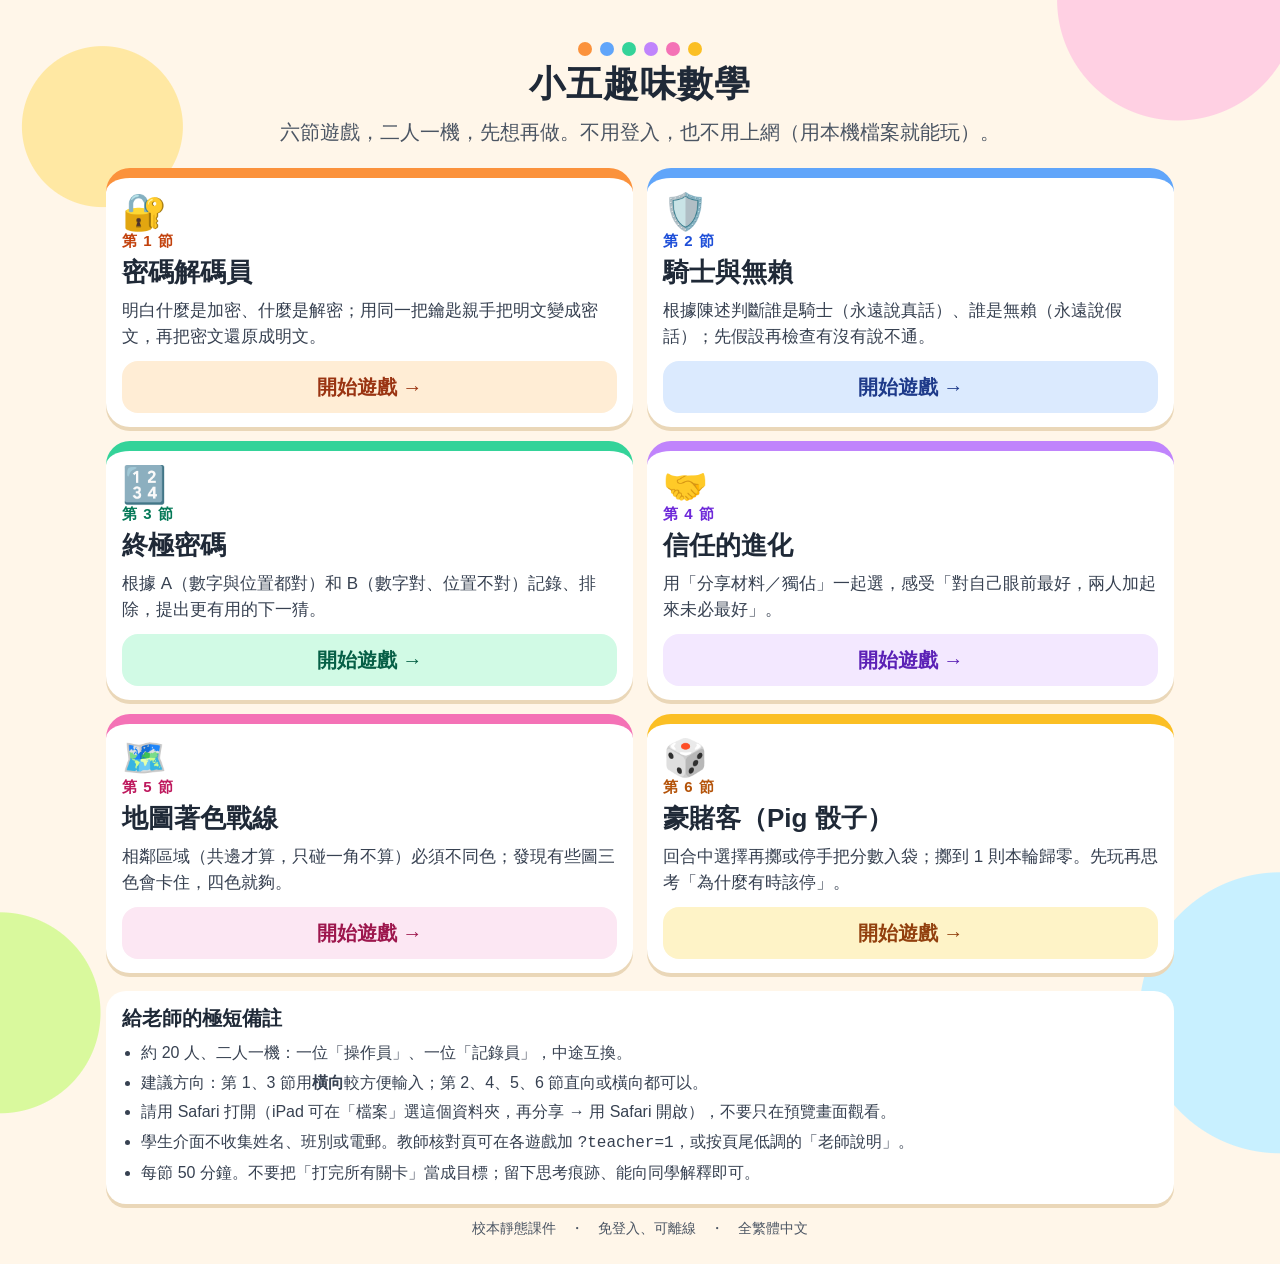
==== index.html @ e200f6ba "Publish the static p5 fun math site. Co-authored-by: matthewlee905 <matthewlee905@users.noreply.gith" ====
<!DOCTYPE html>
<html lang="zh-Hant-HK">
<head>
<meta charset="utf-8">
<meta name="viewport" content="width=device-width, initial-scale=1, viewport-fit=cover">
<meta name="apple-mobile-web-app-capable" content="yes">
<meta name="format-detection" content="telephone=no">
<title>小五趣味數學｜六節總覽</title>
<link rel="stylesheet" href="css/common.css">
<style>
body{background:
  radial-gradient(circle at 8% 10%,#ffe8a3 0 80px,transparent 81px),
  radial-gradient(circle at 92% 0%,#ffd0e3 0 120px,transparent 121px),
  radial-gradient(circle at 100% 80%,#c8f0ff 0 140px,transparent 141px),
  radial-gradient(circle at 0% 80%,#d9f99d 0 100px,transparent 101px),
  var(--bg)}
.hero{text-align:center;padding:18px 8px 8px}
.hero h1{margin:0;font-size:36px;letter-spacing:1px}
.hero p{margin:8px auto 0;max-width:720px;font-size:20px;line-height:1.55;color:var(--muted)}
.dots{display:flex;gap:8px;justify-content:center;margin:12px 0 4px}
.dots i{width:14px;height:14px;border-radius:50%;display:block}
.grid{display:grid;grid-template-columns:repeat(2,minmax(0,1fr));gap:14px;margin-top:12px}
@media (max-width:720px){.grid{grid-template-columns:1fr}.hero h1{font-size:30px}}
.gc{display:flex;flex-direction:column;background:#fff;border-radius:24px;padding:16px 16px 14px;box-shadow:var(--shadow);border-top:10px solid #fb923c;min-height:230px;text-decoration:none;color:inherit}
.gc:active{transform:translateY(2px)}
.gc .num{font-weight:900;font-size:15px;letter-spacing:1px}
.gc h2{margin:4px 0 8px;font-size:26px}
.gc .goal{flex:1;font-size:17px;line-height:1.5;color:#374151;margin:0 0 12px}
.gc .go{min-height:52px;border-radius:16px;font-size:20px;font-weight:800;display:flex;align-items:center;justify-content:center;background:#fff7ed}
.gc.s1{border-color:#fb923c}.gc.s1 .num{color:#c2410c}.gc.s1 .go{background:#ffedd5;color:#9a3412}
.gc.s2{border-color:#60a5fa}.gc.s2 .num{color:#1d4ed8}.gc.s2 .go{background:#dbeafe;color:#1e3a8a}
.gc.s3{border-color:#34d399}.gc.s3 .num{color:#047857}.gc.s3 .go{background:#d1fae5;color:#065f46}
.gc.s4{border-color:#c084fc}.gc.s4 .num{color:#6d28d9}.gc.s4 .go{background:#f3e8ff;color:#5b21b6}
.gc.s5{border-color:#f472b6}.gc.s5 .num{color:#be185d}.gc.s5 .go{background:#fce7f3;color:#9d174d}
.gc.s6{border-color:#fbbf24}.gc.s6 .num{color:#b45309}.gc.s6 .go{background:#fef3c7;color:#92400e}
.ico{font-size:36px;line-height:1;margin-bottom:2px}
.notes{margin-top:18px;background:#fff;border-radius:20px;padding:14px 16px;box-shadow:var(--shadow)}
.notes h2{margin:0 0 8px;font-size:20px}
.notes ul{margin:0;padding-left:1.2em;font-size:16px;line-height:1.6;color:#374151}
.notes li{margin:4px 0}
</style>
</head>
<body>
<noscript><div class="noscript">請用 Safari 打開這個檔案（不要只在對話預覽裡觀看）。本網站需要瀏覽器執行，才能進入遊戲。</div></noscript>
<div class="app">
  <header class="hero">
    <div class="dots">
      <i style="background:#fb923c"></i><i style="background:#60a5fa"></i><i style="background:#34d399"></i>
      <i style="background:#c084fc"></i><i style="background:#f472b6"></i><i style="background:#fbbf24"></i>
    </div>
    <h1>小五趣味數學</h1>
    <p>六節遊戲，二人一機，先想再做。不用登入，也不用上網（用本機檔案就能玩）。</p>
  </header>

  <div class="grid">
    <a class="gc s1" href="01-cipher/index.html">
      <div class="ico" aria-hidden="true">🔐</div>
      <div class="num">第 1 節</div>
      <h2>密碼解碼員</h2>
      <p class="goal">明白什麼是加密、什麼是解密；用同一把鑰匙親手把明文變成密文，再把密文還原成明文。</p>
      <div class="go">開始遊戲 →</div>
    </a>
    <a class="gc s2" href="02-knights/index.html">
      <div class="ico" aria-hidden="true">🛡️</div>
      <div class="num">第 2 節</div>
      <h2>騎士與無賴</h2>
      <p class="goal">根據陳述判斷誰是騎士（永遠說真話）、誰是無賴（永遠說假話）；先假設再檢查有沒有說不通。</p>
      <div class="go">開始遊戲 →</div>
    </a>
    <a class="gc s3" href="03-1a2b/index.html">
      <div class="ico" aria-hidden="true">🔢</div>
      <div class="num">第 3 節</div>
      <h2>終極密碼</h2>
      <p class="goal">根據 A（數字與位置都對）和 B（數字對、位置不對）記錄、排除，提出更有用的下一猜。</p>
      <div class="go">開始遊戲 →</div>
    </a>
    <a class="gc s4" href="04-trust/index.html">
      <div class="ico" aria-hidden="true">🤝</div>
      <div class="num">第 4 節</div>
      <h2>信任的進化</h2>
      <p class="goal">用「分享材料／獨佔」一起選，感受「對自己眼前最好，兩人加起來未必最好」。</p>
      <div class="go">開始遊戲 →</div>
    </a>
    <a class="gc s5" href="05-map-coloring/index.html">
      <div class="ico" aria-hidden="true">🗺️</div>
      <div class="num">第 5 節</div>
      <h2>地圖著色戰線</h2>
      <p class="goal">相鄰區域（共邊才算，只碰一角不算）必須不同色；發現有些圖三色會卡住，四色就夠。</p>
      <div class="go">開始遊戲 →</div>
    </a>
    <a class="gc s6" href="06-pig/index.html">
      <div class="ico" aria-hidden="true">🎲</div>
      <div class="num">第 6 節</div>
      <h2>豪賭客（Pig 骰子）</h2>
      <p class="goal">回合中選擇再擲或停手把分數入袋；擲到 1 則本輪歸零。先玩再思考「為什麼有時該停」。</p>
      <div class="go">開始遊戲 →</div>
    </a>
  </div>

  <section class="notes" id="teacherNotes">
    <h2>給老師的極短備註</h2>
    <ul>
      <li>約 20 人、二人一機：一位「操作員」、一位「記錄員」，中途互換。</li>
      <li>建議方向：第 1、3 節用<strong>橫向</strong>較方便輸入；第 2、4、5、6 節直向或橫向都可以。</li>
      <li>請用 Safari 打開（iPad 可在「檔案」選這個資料夾，再分享 → 用 Safari 開啟），不要只在預覽畫面觀看。</li>
      <li>學生介面不收集姓名、班別或電郵。教師核對頁可在各遊戲加 <code>?teacher=1</code>，或按頁尾低調的「老師說明」。</li>
      <li>每節 50 分鐘。不要把「打完所有關卡」當成目標；留下思考痕跡、能向同學解釋即可。</li>
    </ul>
  </section>
  <footer class="site">校本靜態課件　・　免登入、可離線　・　全繁體中文</footer>
</div>
</body>
</html>
---- css/common.css ----
/* 校本趣味數學：共用樣式（離線、系統字體、iPad Safari） */
:root{
  --ink:#1f2937;
  --muted:#4b5563;
  --bg:#fff6e9;
  --card:#ffffff;
  --line:#f0e0c4;
  --accent:#ff7a45;
  --blue:#3b82f6;
  --green:#059669;
  --teal:#0d9488;
  --purple:#7c3aed;
  --pink:#db2777;
  --yellow:#f59e0b;
  --soft:#fff1d6;
  --ok:#ecfdf5;
  --warn:#fff1f2;
  --hint:#fffbeb;
  --shadow:0 4px 0 #ead7b8;
  --radius:20px;
  --font:-apple-system,BlinkMacSystemFont,"PingFang TC","Noto Sans TC","PingFang HK","Heiti TC","Microsoft JhengHei",sans-serif;
  --safe-top:env(safe-area-inset-top,0px);
  --safe-bottom:env(safe-area-inset-bottom,0px);
  --safe-left:env(safe-area-inset-left,0px);
  --safe-right:env(safe-area-inset-right,0px);
}
*{box-sizing:border-box;-webkit-tap-highlight-color:transparent}
html,body{margin:0;min-height:100%;background:var(--bg);color:var(--ink);font-family:var(--font);-webkit-text-size-adjust:100%;text-size-adjust:100%}
body{touch-action:manipulation;padding-left:var(--safe-left);padding-right:var(--safe-right)}
button,input,select,textarea{font-family:inherit;font-size:inherit;color:inherit}
button{cursor:pointer;touch-action:manipulation;border:none}
img,svg{max-width:100%;display:block}
a{color:var(--blue)}
.hidden{display:none!important}

.noscript{margin:12px;padding:16px 18px;background:#fff1f2;border:3px solid #fb7185;border-radius:16px;font-size:20px;line-height:1.55}
.app{max-width:1100px;margin:0 auto;padding:12px 16px calc(28px + var(--safe-bottom))}

/* 頂列 */
.topbar{display:flex;align-items:center;gap:10px;flex-wrap:wrap;margin-bottom:8px}
.back{display:inline-flex;align-items:center;justify-content:center;min-height:48px;min-width:48px;padding:8px 16px;border-radius:16px;background:#fff;box-shadow:var(--shadow);font-size:18px;font-weight:700;color:var(--ink);text-decoration:none;border:2px solid var(--line)}
.back:active{transform:translateY(2px);box-shadow:0 2px 0 #ead7b8}
.brand{flex:1;min-width:200px}
.brand h1{margin:0;font-size:28px;letter-spacing:.5px;line-height:1.25}
.brand .lesson{display:inline-block;font-size:15px;font-weight:800;background:#fff;border-radius:999px;padding:4px 12px;margin-right:6px;box-shadow:var(--shadow);color:#c2410c}

/* 任務目的：必須顯眼 */
.mission{background:#fff;border:3px solid #fb923c;border-radius:18px;padding:12px 16px;margin:10px 0 14px;box-shadow:var(--shadow)}
.mission .lab{font-size:14px;font-weight:800;letter-spacing:1px;color:#c2410c;margin:0 0 4px}
.mission p{margin:0;font-size:20px;line-height:1.55;font-weight:650}

/* 面板與按鈕 */
.panel{background:var(--card);border-radius:var(--radius);padding:14px 16px;box-shadow:var(--shadow);margin-bottom:12px}
.panel h2,.panel h3{margin:0 0 10px;font-size:22px}
.msg{font-size:18px;line-height:1.55;padding:10px 12px;border-radius:14px;background:var(--soft);min-height:48px}
.msg.ok{background:var(--ok)}
.msg.warn{background:var(--warn)}
.msg.hint{background:var(--hint)}

.btn{display:inline-flex;align-items:center;justify-content:center;gap:6px;min-height:52px;padding:10px 18px;border-radius:16px;font-size:20px;font-weight:800;background:#e5e7eb;color:var(--ink);box-shadow:0 3px 0 #cfd4da;text-decoration:none;border:none}
.btn:active{transform:translateY(2px);box-shadow:0 1px 0 #cfd4da}
.btn:disabled{opacity:.5;transform:none;cursor:not-allowed}
.btn-primary{background:#fb923c;color:#1f2937;box-shadow:0 3px 0 #c2410c}
.btn-blue{background:#93c5fd;box-shadow:0 3px 0 #1d4ed8}
.btn-green{background:#86efac;box-shadow:0 3px 0 #047857}
.btn-purple{background:#d8b4fe;box-shadow:0 3px 0 #6d28d9}
.btn-pink{background:#f9a8d4;box-shadow:0 3px 0 #be185d}
.btn-yellow{background:#fde047;box-shadow:0 3px 0 #ca8a04}
.btn-teal{background:#5eead4;box-shadow:0 3px 0 #0f766e}
.btn-ghost{background:#fff;border:2px solid var(--line);box-shadow:var(--shadow)}
.btn-row{display:flex;flex-wrap:wrap;gap:10px;margin-top:10px}
.btn-row .btn{flex:1 1 140px}

.levels{display:flex;flex-wrap:wrap;gap:8px;margin:8px 0}
.lv{min-height:48px;padding:8px 16px;border-radius:14px;font-size:18px;font-weight:800;background:#e5e7eb}
.lv.on[data-l=support]{background:#bbf7d0}
.lv.on[data-l=basic]{background:#bfdbfe}
.lv.on[data-l=challenge]{background:#fecaca}

/* 彈窗 */
.overlay{position:fixed;inset:0;background:rgba(31,41,55,.45);display:flex;align-items:center;justify-content:center;z-index:40;padding:16px;padding-top:calc(16px + var(--safe-top))}
.card{background:#fff;border-radius:26px;max-width:640px;width:100%;max-height:92vh;overflow:auto;-webkit-overflow-scrolling:touch;padding:22px;box-shadow:0 12px 32px rgba(0,0,0,.25)}
.card h2{margin:0 0 10px;font-size:28px}
.card p{font-size:19px;line-height:1.6;margin:8px 0}

/* 老師入口要低調 */
.teacher-entry{margin-top:18px;text-align:right}
.tbtn{background:none;border:none;color:#c4b5a0;font-size:14px;padding:10px 8px;min-height:44px}
.teacher{font-size:17px;line-height:1.6}
.teacher h3{font-size:20px;margin:14px 0 4px}
.teacher code{background:#f3f4f6;padding:1px 6px;border-radius:6px}

table.t{border-collapse:collapse;width:100%;font-size:17px;margin:8px 0}
table.t th,table.t td{border:1px solid #e5e7eb;padding:8px;text-align:center}
table.t th{background:#fff7ed}

footer.site{margin-top:16px;color:var(--muted);font-size:14px;text-align:center}

/* 表單 */
label.lab{display:block;font-weight:800;margin:8px 0 4px;font-size:18px}
input[type=text],input[type=number],textarea,select{
  width:100%;min-height:52px;padding:10px 12px;border:3px solid #e7d3ae;border-radius:14px;background:#fff;font-size:22px;font-weight:700
}
textarea{min-height:90px;resize:vertical}
input:focus,textarea:focus,select:focus{outline:3px solid #fdba74;border-color:#fb923c}

.pill{display:inline-flex;align-items:center;gap:4px;background:#fff;border-radius:999px;padding:4px 10px;font-weight:700;font-size:16px}

@media (max-width:700px){
  .brand h1{font-size:24px}
  .mission p{font-size:18px}
}
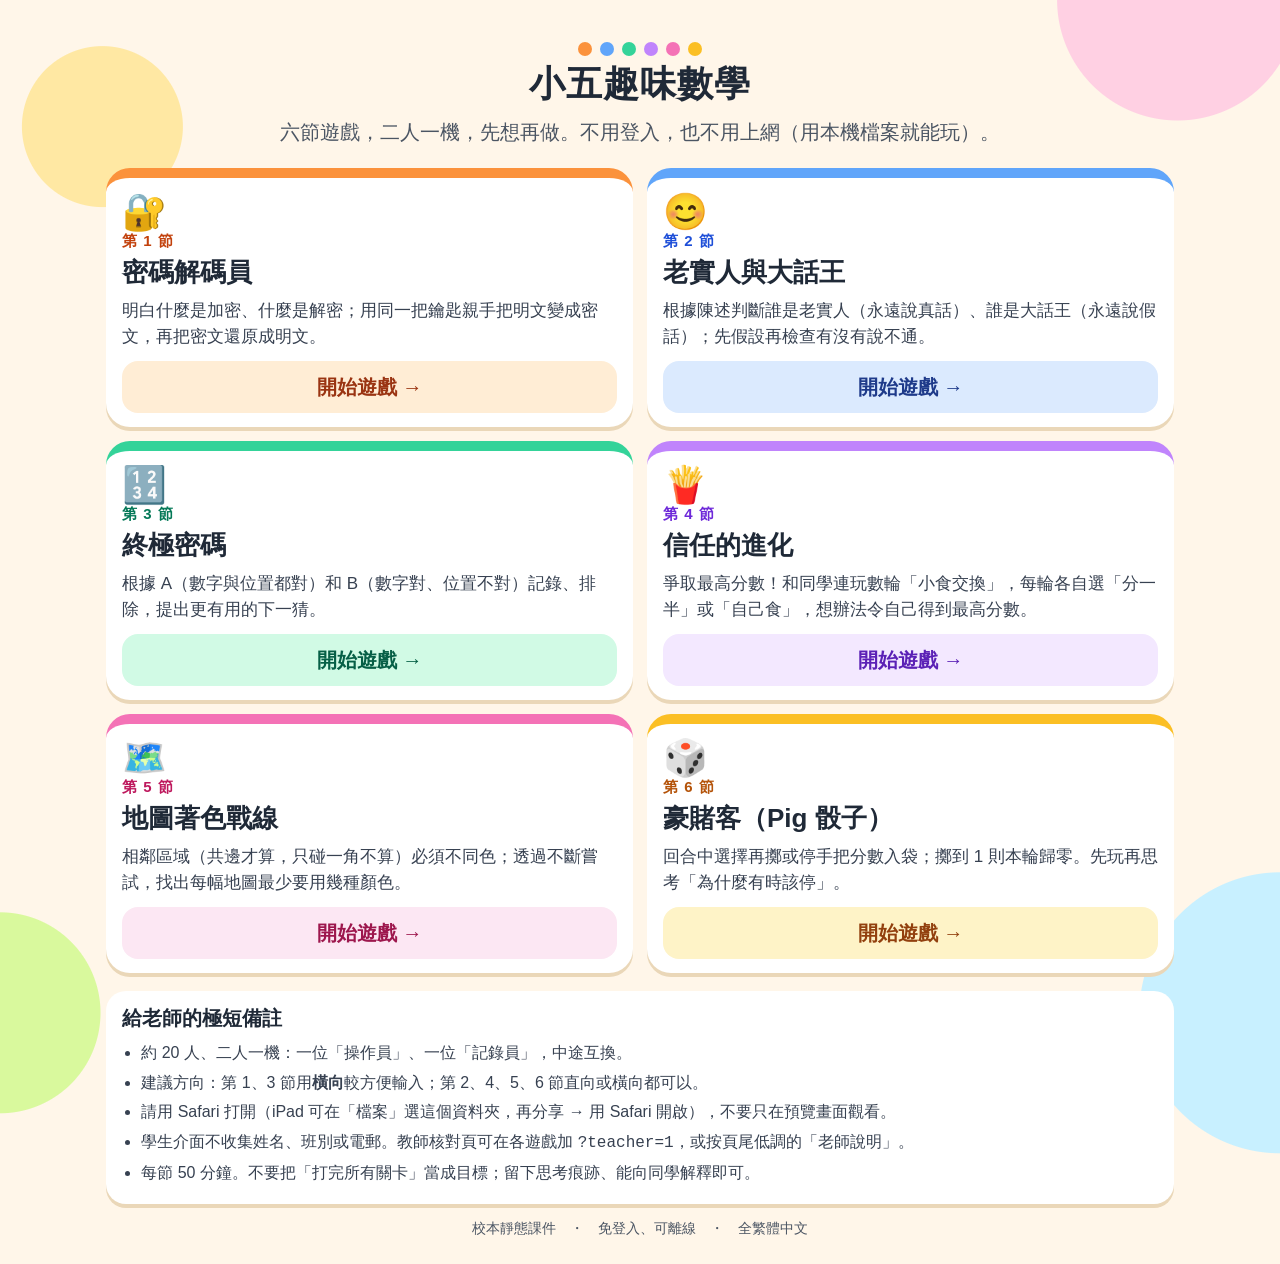
==== commit f38e8f61: "Update P5 fun math site: lesson 2 老實人與大話王, lesson 4 小食交換, new map game, remove 想一想 Co-authored-by: m" ====
--- a/index.html
+++ b/index.html
@@ -61,10 +61,10 @@
       <div class="go">開始遊戲 →</div>
     </a>
     <a class="gc s2" href="02-knights/index.html">
-      <div class="ico" aria-hidden="true">🛡️</div>
+      <div class="ico" aria-hidden="true">😊</div>
       <div class="num">第 2 節</div>
-      <h2>騎士與無賴</h2>
-      <p class="goal">根據陳述判斷誰是騎士（永遠說真話）、誰是無賴（永遠說假話）；先假設再檢查有沒有說不通。</p>
+      <h2>老實人與大話王</h2>
+      <p class="goal">根據陳述判斷誰是老實人（永遠說真話）、誰是大話王（永遠說假話）；先假設再檢查有沒有說不通。</p>
       <div class="go">開始遊戲 →</div>
     </a>
     <a class="gc s3" href="03-1a2b/index.html">
@@ -75,17 +75,17 @@
       <div class="go">開始遊戲 →</div>
     </a>
     <a class="gc s4" href="04-trust/index.html">
-      <div class="ico" aria-hidden="true">🤝</div>
+      <div class="ico" aria-hidden="true">🍟</div>
       <div class="num">第 4 節</div>
       <h2>信任的進化</h2>
-      <p class="goal">用「分享材料／獨佔」一起選，感受「對自己眼前最好，兩人加起來未必最好」。</p>
+      <p class="goal">爭取最高分數！和同學連玩數輪「小食交換」，每輪各自選「分一半」或「自己食」，想辦法令自己得到最高分數。</p>
       <div class="go">開始遊戲 →</div>
     </a>
     <a class="gc s5" href="05-map-coloring/index.html">
       <div class="ico" aria-hidden="true">🗺️</div>
       <div class="num">第 5 節</div>
       <h2>地圖著色戰線</h2>
-      <p class="goal">相鄰區域（共邊才算，只碰一角不算）必須不同色；發現有些圖三色會卡住，四色就夠。</p>
+      <p class="goal">相鄰區域（共邊才算，只碰一角不算）必須不同色；透過不斷嘗試，找出每幅地圖最少要用幾種顏色。</p>
       <div class="go">開始遊戲 →</div>
     </a>
     <a class="gc s6" href="06-pig/index.html">
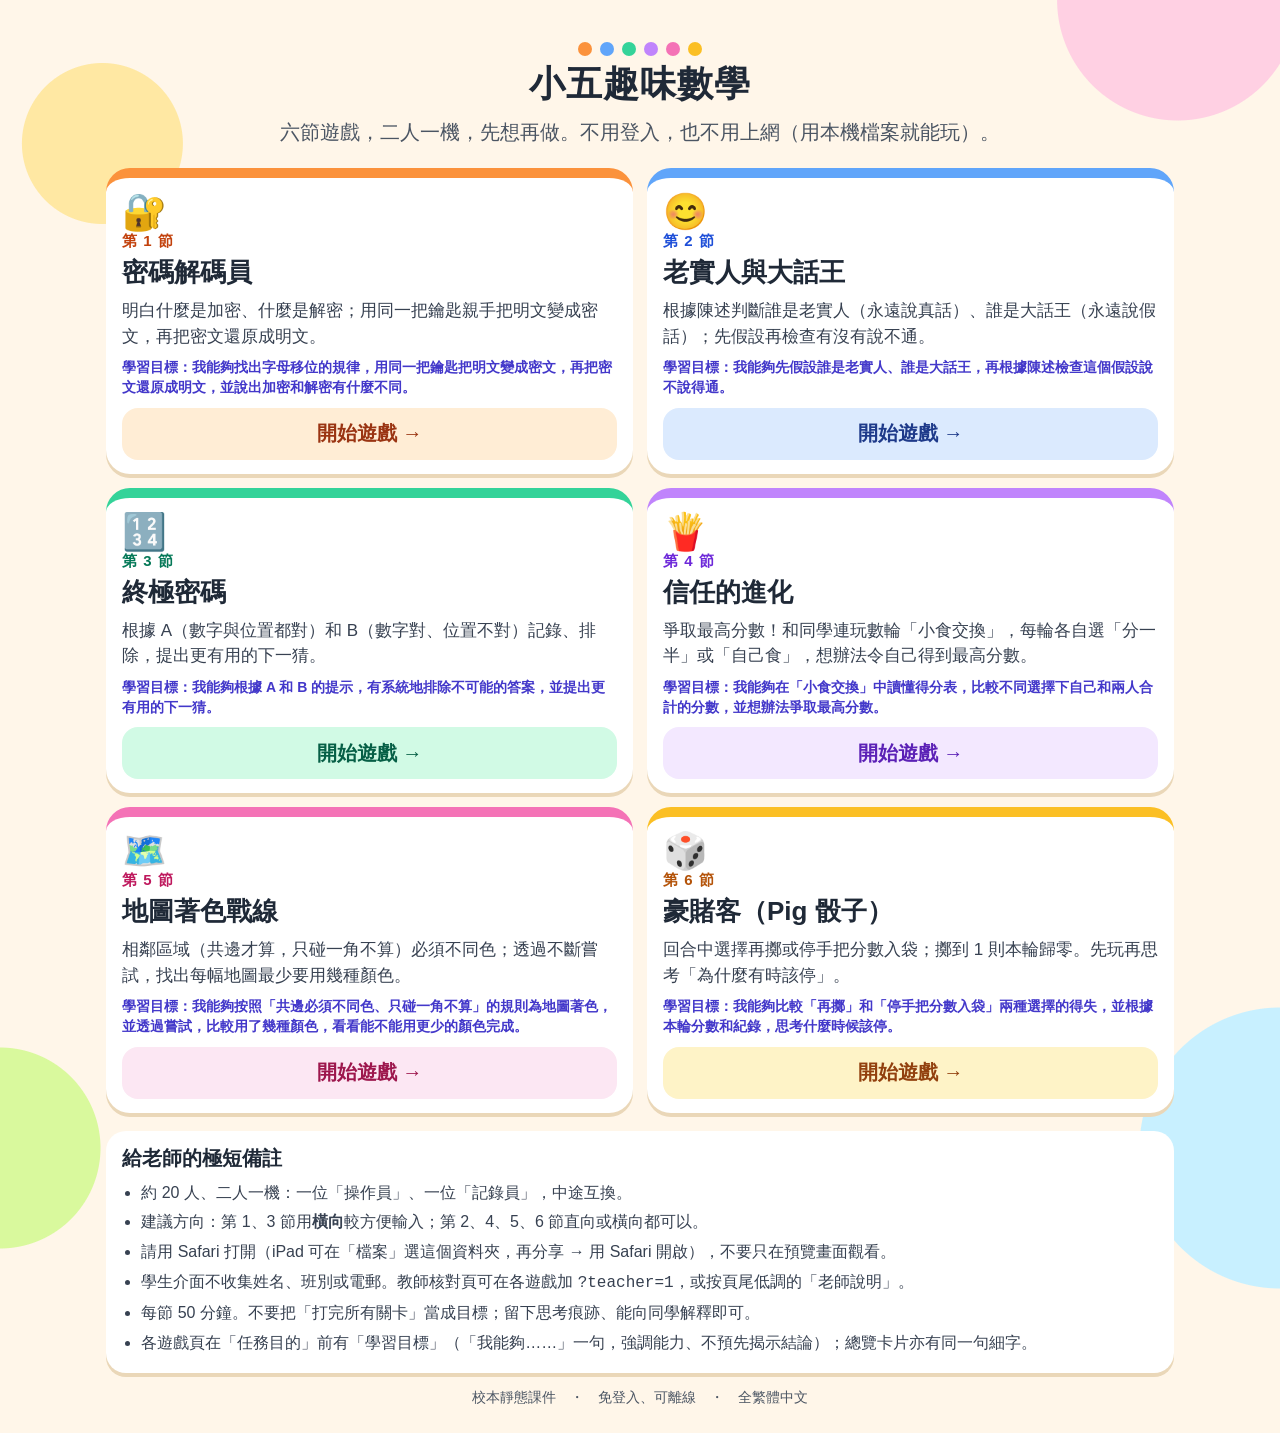
==== commit 0c301cc3: "Add learning objectives to all games; lesson 1 progress display Co-authored-by: matthewlee905 <matth" ====
--- a/index.html
+++ b/index.html
@@ -21,11 +21,13 @@
 .dots i{width:14px;height:14px;border-radius:50%;display:block}
 .grid{display:grid;grid-template-columns:repeat(2,minmax(0,1fr));gap:14px;margin-top:12px}
 @media (max-width:720px){.grid{grid-template-columns:1fr}.hero h1{font-size:30px}}
-.gc{display:flex;flex-direction:column;background:#fff;border-radius:24px;padding:16px 16px 14px;box-shadow:var(--shadow);border-top:10px solid #fb923c;min-height:230px;text-decoration:none;color:inherit}
+.gc{display:flex;flex-direction:column;background:#fff;border-radius:24px;padding:16px 16px 14px;box-shadow:var(--shadow);border-top:10px solid #fb923c;min-height:0;text-decoration:none;color:inherit}
 .gc:active{transform:translateY(2px)}
 .gc .num{font-weight:900;font-size:15px;letter-spacing:1px}
 .gc h2{margin:4px 0 8px;font-size:26px}
-.gc .goal{flex:1;font-size:17px;line-height:1.5;color:#374151;margin:0 0 12px}
+.gc .goal{flex:1;font-size:17px;line-height:1.5;color:#374151;margin:0 0 8px}
+.gc .obj{margin:0 0 10px;font-size:14px;line-height:1.45;color:#4338ca;font-weight:600}
+.gc .obj .k{font-weight:800}
 .gc .go{min-height:52px;border-radius:16px;font-size:20px;font-weight:800;display:flex;align-items:center;justify-content:center;background:#fff7ed}
 .gc.s1{border-color:#fb923c}.gc.s1 .num{color:#c2410c}.gc.s1 .go{background:#ffedd5;color:#9a3412}
 .gc.s2{border-color:#60a5fa}.gc.s2 .num{color:#1d4ed8}.gc.s2 .go{background:#dbeafe;color:#1e3a8a}
@@ -58,6 +60,7 @@
       <div class="num">第 1 節</div>
       <h2>密碼解碼員</h2>
       <p class="goal">明白什麼是加密、什麼是解密；用同一把鑰匙親手把明文變成密文，再把密文還原成明文。</p>
+      <p class="obj"><span class="k">學習目標：</span>我能夠找出字母移位的規律，用同一把鑰匙把明文變成密文，再把密文還原成明文，並說出加密和解密有什麼不同。</p>
       <div class="go">開始遊戲 →</div>
     </a>
     <a class="gc s2" href="02-knights/index.html">
@@ -65,6 +68,7 @@
       <div class="num">第 2 節</div>
       <h2>老實人與大話王</h2>
       <p class="goal">根據陳述判斷誰是老實人（永遠說真話）、誰是大話王（永遠說假話）；先假設再檢查有沒有說不通。</p>
+      <p class="obj"><span class="k">學習目標：</span>我能夠先假設誰是老實人、誰是大話王，再根據陳述檢查這個假設說不說得通。</p>
       <div class="go">開始遊戲 →</div>
     </a>
     <a class="gc s3" href="03-1a2b/index.html">
@@ -72,6 +76,7 @@
       <div class="num">第 3 節</div>
       <h2>終極密碼</h2>
       <p class="goal">根據 A（數字與位置都對）和 B（數字對、位置不對）記錄、排除，提出更有用的下一猜。</p>
+      <p class="obj"><span class="k">學習目標：</span>我能夠根據 A 和 B 的提示，有系統地排除不可能的答案，並提出更有用的下一猜。</p>
       <div class="go">開始遊戲 →</div>
     </a>
     <a class="gc s4" href="04-trust/index.html">
@@ -79,6 +84,7 @@
       <div class="num">第 4 節</div>
       <h2>信任的進化</h2>
       <p class="goal">爭取最高分數！和同學連玩數輪「小食交換」，每輪各自選「分一半」或「自己食」，想辦法令自己得到最高分數。</p>
+      <p class="obj"><span class="k">學習目標：</span>我能夠在「小食交換」中讀懂得分表，比較不同選擇下自己和兩人合計的分數，並想辦法爭取最高分數。</p>
       <div class="go">開始遊戲 →</div>
     </a>
     <a class="gc s5" href="05-map-coloring/index.html">
@@ -86,6 +92,7 @@
       <div class="num">第 5 節</div>
       <h2>地圖著色戰線</h2>
       <p class="goal">相鄰區域（共邊才算，只碰一角不算）必須不同色；透過不斷嘗試，找出每幅地圖最少要用幾種顏色。</p>
+      <p class="obj"><span class="k">學習目標：</span>我能夠按照「共邊必須不同色、只碰一角不算」的規則為地圖著色，並透過嘗試，比較用了幾種顏色，看看能不能用更少的顏色完成。</p>
       <div class="go">開始遊戲 →</div>
     </a>
     <a class="gc s6" href="06-pig/index.html">
@@ -93,6 +100,7 @@
       <div class="num">第 6 節</div>
       <h2>豪賭客（Pig 骰子）</h2>
       <p class="goal">回合中選擇再擲或停手把分數入袋；擲到 1 則本輪歸零。先玩再思考「為什麼有時該停」。</p>
+      <p class="obj"><span class="k">學習目標：</span>我能夠比較「再擲」和「停手把分數入袋」兩種選擇的得失，並根據本輪分數和紀錄，思考什麼時候該停。</p>
       <div class="go">開始遊戲 →</div>
     </a>
   </div>
@@ -105,6 +113,7 @@
       <li>請用 Safari 打開（iPad 可在「檔案」選這個資料夾，再分享 → 用 Safari 開啟），不要只在預覽畫面觀看。</li>
       <li>學生介面不收集姓名、班別或電郵。教師核對頁可在各遊戲加 <code>?teacher=1</code>，或按頁尾低調的「老師說明」。</li>
       <li>每節 50 分鐘。不要把「打完所有關卡」當成目標；留下思考痕跡、能向同學解釋即可。</li>
+      <li>各遊戲頁在「任務目的」前有「學習目標」（「我能夠……」一句，強調能力、不預先揭示結論）；總覽卡片亦有同一句細字。</li>
     </ul>
   </section>
   <footer class="site">校本靜態課件　・　免登入、可離線　・　全繁體中文</footer>
--- a/css/common.css
+++ b/css/common.css
@@ -43,6 +43,12 @@
 .brand{flex:1;min-width:200px}
 .brand h1{margin:0;font-size:28px;letter-spacing:.5px;line-height:1.25}
 .brand .lesson{display:inline-block;font-size:15px;font-weight:800;background:#fff;border-radius:999px;padding:4px 12px;margin-right:6px;box-shadow:var(--shadow);color:#c2410c}
+
+/* 學習目標：與任務目的區分，不可按 */
+.learn-goal{background:#eef2ff;border:3px solid #a5b4fc;border-radius:18px;padding:12px 16px;margin:10px 0 8px;box-shadow:none;cursor:default;-webkit-user-select:none;user-select:none;outline:none}
+.learn-goal .lab{font-size:14px;font-weight:800;letter-spacing:1px;color:#4338ca;margin:0 0 4px}
+.learn-goal p{margin:0;font-size:20px;line-height:1.55;font-weight:650;color:#1e1b4b}
+.learn-goal + .mission{margin-top:8px}
 
 /* 任務目的：必須顯眼 */
 .mission{background:#fff;border:3px solid #fb923c;border-radius:18px;padding:12px 16px;margin:10px 0 14px;box-shadow:var(--shadow)}
@@ -108,5 +114,5 @@
 
 @media (max-width:700px){
   .brand h1{font-size:24px}
-  .mission p{font-size:18px}
+  .mission p,.learn-goal p{font-size:18px}
 }
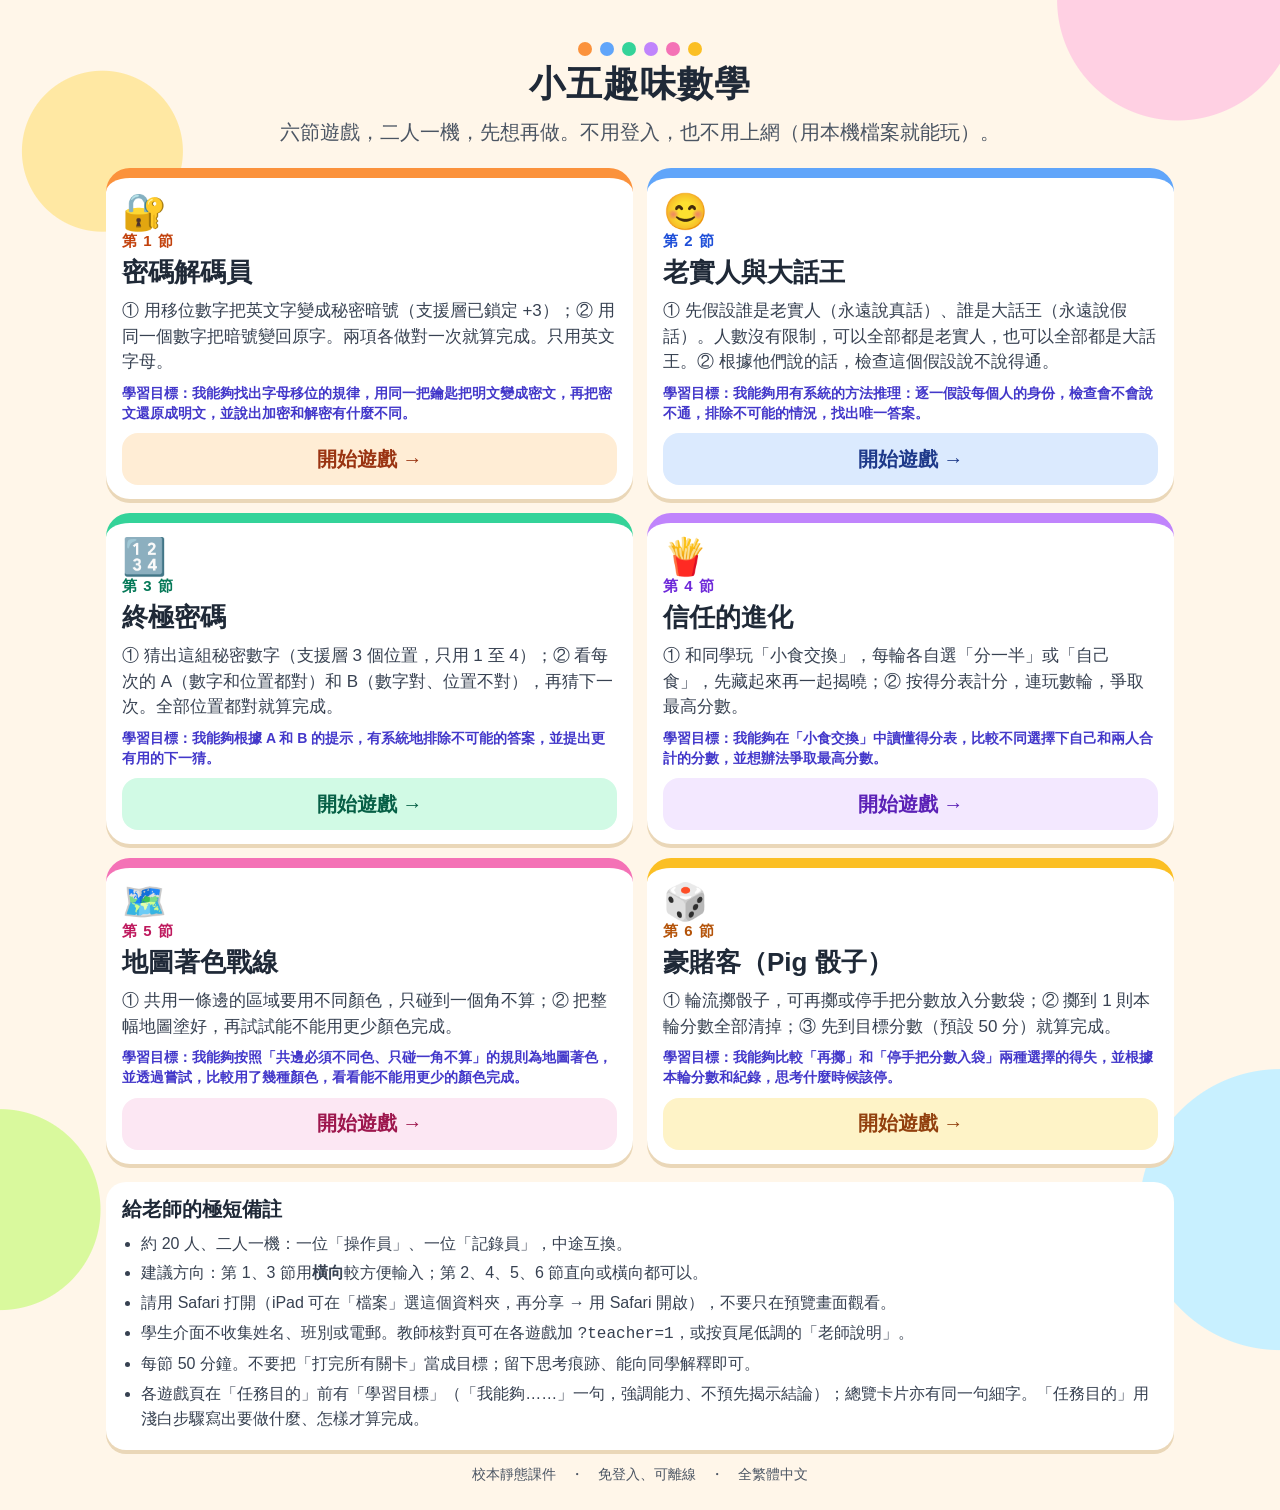
==== commit 1fbe1903: "Update 任務目的 wording, lesson 1 exchange flow, lesson 2 learning objective Co-authored-by: matthewlee9" ====
--- a/index.html
+++ b/index.html
@@ -59,7 +59,7 @@
       <div class="ico" aria-hidden="true">🔐</div>
       <div class="num">第 1 節</div>
       <h2>密碼解碼員</h2>
-      <p class="goal">明白什麼是加密、什麼是解密；用同一把鑰匙親手把明文變成密文，再把密文還原成明文。</p>
+      <p class="goal">① 用移位數字把英文字變成秘密暗號（支援層已鎖定 +3）；② 用同一個數字把暗號變回原字。兩項各做對一次就算完成。只用英文字母。</p>
       <p class="obj"><span class="k">學習目標：</span>我能夠找出字母移位的規律，用同一把鑰匙把明文變成密文，再把密文還原成明文，並說出加密和解密有什麼不同。</p>
       <div class="go">開始遊戲 →</div>
     </a>
@@ -67,15 +67,15 @@
       <div class="ico" aria-hidden="true">😊</div>
       <div class="num">第 2 節</div>
       <h2>老實人與大話王</h2>
-      <p class="goal">根據陳述判斷誰是老實人（永遠說真話）、誰是大話王（永遠說假話）；先假設再檢查有沒有說不通。</p>
-      <p class="obj"><span class="k">學習目標：</span>我能夠先假設誰是老實人、誰是大話王，再根據陳述檢查這個假設說不說得通。</p>
+      <p class="goal">① 先假設誰是老實人（永遠說真話）、誰是大話王（永遠說假話）。人數沒有限制，可以全部都是老實人，也可以全部都是大話王。② 根據他們說的話，檢查這個假設說不說得通。</p>
+      <p class="obj"><span class="k">學習目標：</span>我能夠用有系統的方法推理：逐一假設每個人的身份，檢查會不會說不通，排除不可能的情況，找出唯一答案。</p>
       <div class="go">開始遊戲 →</div>
     </a>
     <a class="gc s3" href="03-1a2b/index.html">
       <div class="ico" aria-hidden="true">🔢</div>
       <div class="num">第 3 節</div>
       <h2>終極密碼</h2>
-      <p class="goal">根據 A（數字與位置都對）和 B（數字對、位置不對）記錄、排除，提出更有用的下一猜。</p>
+      <p class="goal">① 猜出這組秘密數字（支援層 3 個位置，只用 1 至 4）；② 看每次的 A（數字和位置都對）和 B（數字對、位置不對），再猜下一次。全部位置都對就算完成。</p>
       <p class="obj"><span class="k">學習目標：</span>我能夠根據 A 和 B 的提示，有系統地排除不可能的答案，並提出更有用的下一猜。</p>
       <div class="go">開始遊戲 →</div>
     </a>
@@ -83,7 +83,7 @@
       <div class="ico" aria-hidden="true">🍟</div>
       <div class="num">第 4 節</div>
       <h2>信任的進化</h2>
-      <p class="goal">爭取最高分數！和同學連玩數輪「小食交換」，每輪各自選「分一半」或「自己食」，想辦法令自己得到最高分數。</p>
+      <p class="goal">① 和同學玩「小食交換」，每輪各自選「分一半」或「自己食」，先藏起來再一起揭曉；② 按得分表計分，連玩數輪，爭取最高分數。</p>
       <p class="obj"><span class="k">學習目標：</span>我能夠在「小食交換」中讀懂得分表，比較不同選擇下自己和兩人合計的分數，並想辦法爭取最高分數。</p>
       <div class="go">開始遊戲 →</div>
     </a>
@@ -91,7 +91,7 @@
       <div class="ico" aria-hidden="true">🗺️</div>
       <div class="num">第 5 節</div>
       <h2>地圖著色戰線</h2>
-      <p class="goal">相鄰區域（共邊才算，只碰一角不算）必須不同色；透過不斷嘗試，找出每幅地圖最少要用幾種顏色。</p>
+      <p class="goal">① 共用一條邊的區域要用不同顏色，只碰到一個角不算；② 把整幅地圖塗好，再試試能不能用更少顏色完成。</p>
       <p class="obj"><span class="k">學習目標：</span>我能夠按照「共邊必須不同色、只碰一角不算」的規則為地圖著色，並透過嘗試，比較用了幾種顏色，看看能不能用更少的顏色完成。</p>
       <div class="go">開始遊戲 →</div>
     </a>
@@ -99,7 +99,7 @@
       <div class="ico" aria-hidden="true">🎲</div>
       <div class="num">第 6 節</div>
       <h2>豪賭客（Pig 骰子）</h2>
-      <p class="goal">回合中選擇再擲或停手把分數入袋；擲到 1 則本輪歸零。先玩再思考「為什麼有時該停」。</p>
+      <p class="goal">① 輪流擲骰子，可再擲或停手把分數放入分數袋；② 擲到 1 則本輪分數全部清掉；③ 先到目標分數（預設 50 分）就算完成。</p>
       <p class="obj"><span class="k">學習目標：</span>我能夠比較「再擲」和「停手把分數入袋」兩種選擇的得失，並根據本輪分數和紀錄，思考什麼時候該停。</p>
       <div class="go">開始遊戲 →</div>
     </a>
@@ -113,7 +113,7 @@
       <li>請用 Safari 打開（iPad 可在「檔案」選這個資料夾，再分享 → 用 Safari 開啟），不要只在預覽畫面觀看。</li>
       <li>學生介面不收集姓名、班別或電郵。教師核對頁可在各遊戲加 <code>?teacher=1</code>，或按頁尾低調的「老師說明」。</li>
       <li>每節 50 分鐘。不要把「打完所有關卡」當成目標；留下思考痕跡、能向同學解釋即可。</li>
-      <li>各遊戲頁在「任務目的」前有「學習目標」（「我能夠……」一句，強調能力、不預先揭示結論）；總覽卡片亦有同一句細字。</li>
+      <li>各遊戲頁在「任務目的」前有「學習目標」（「我能夠……」一句，強調能力、不預先揭示結論）；總覽卡片亦有同一句細字。「任務目的」用淺白步驟寫出要做什麼、怎樣才算完成。</li>
     </ul>
   </section>
   <footer class="site">校本靜態課件　・　免登入、可離線　・　全繁體中文</footer>
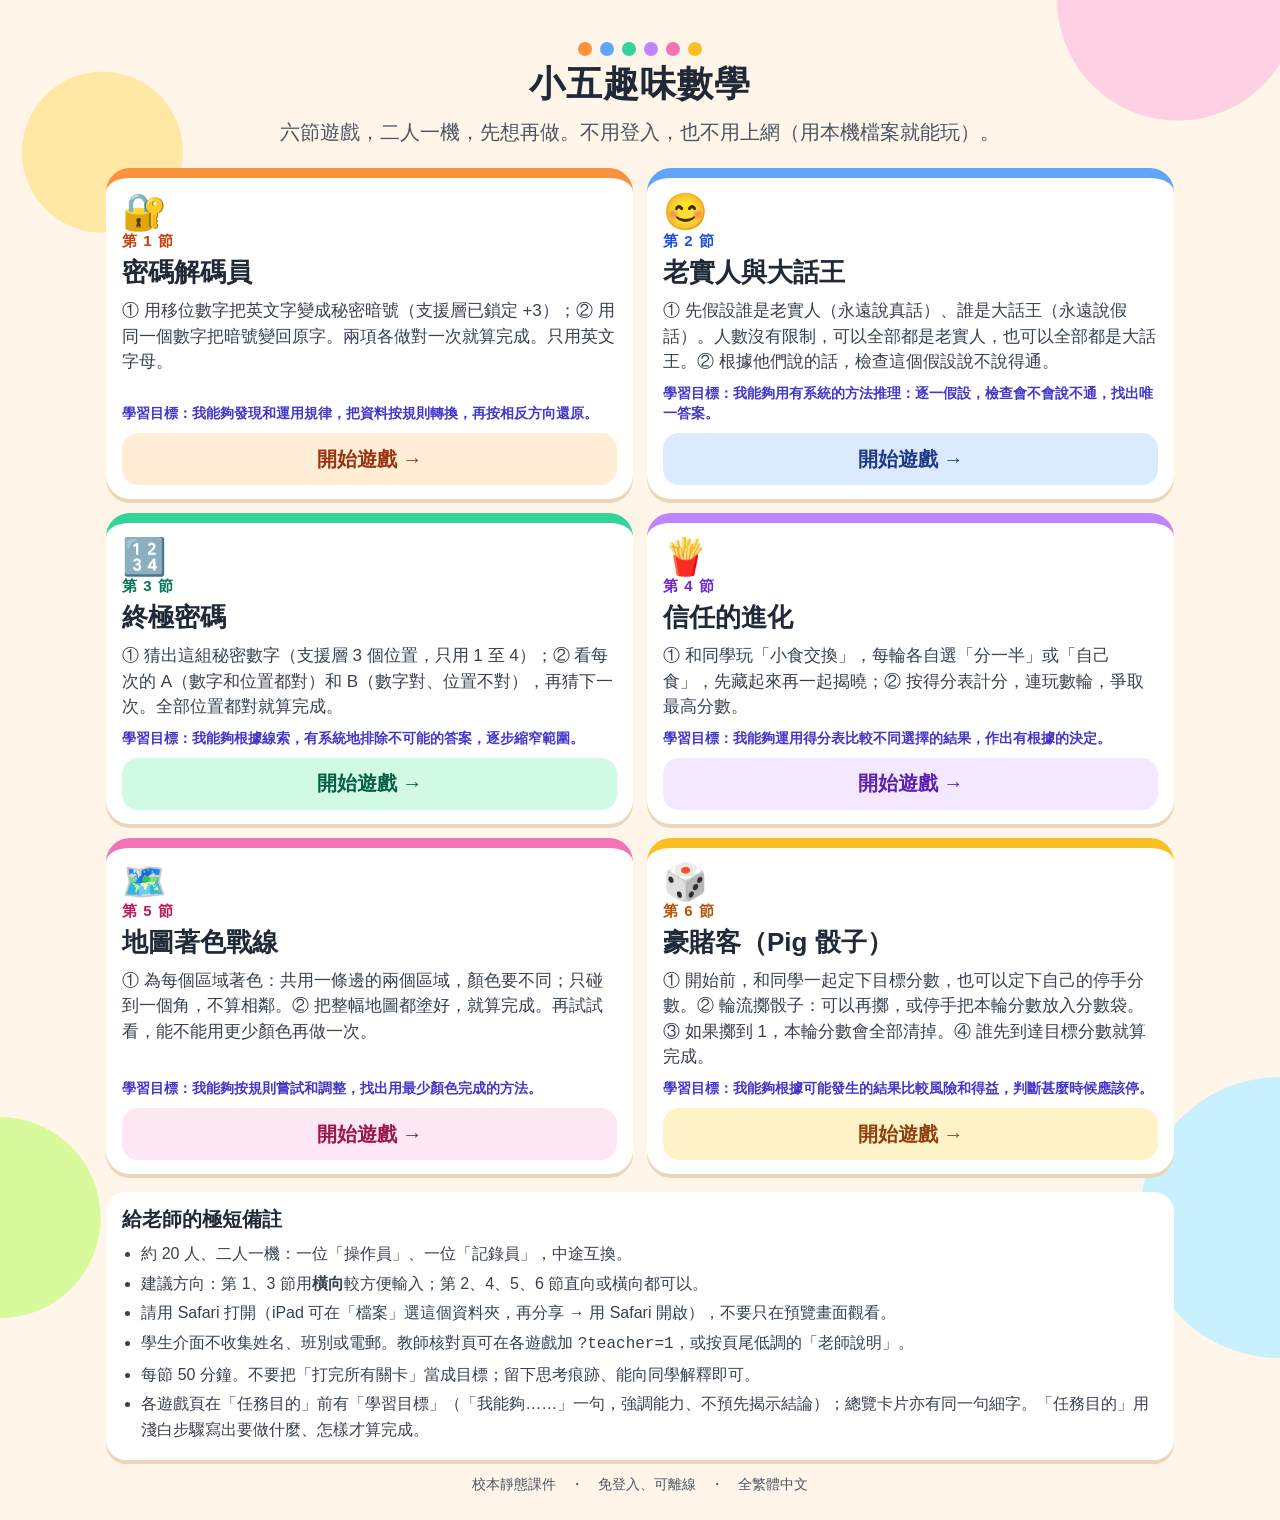
==== commit ce0c81fc: "Lesson 5 new maps (maps-data.js), new learning objectives, lesson 4/5/6 task updates Co-authored-by:" ====
--- a/index.html
+++ b/index.html
@@ -60,7 +60,7 @@
       <div class="num">第 1 節</div>
       <h2>密碼解碼員</h2>
       <p class="goal">① 用移位數字把英文字變成秘密暗號（支援層已鎖定 +3）；② 用同一個數字把暗號變回原字。兩項各做對一次就算完成。只用英文字母。</p>
-      <p class="obj"><span class="k">學習目標：</span>我能夠找出字母移位的規律，用同一把鑰匙把明文變成密文，再把密文還原成明文，並說出加密和解密有什麼不同。</p>
+      <p class="obj"><span class="k">學習目標：</span>我能夠發現和運用規律，把資料按規則轉換，再按相反方向還原。</p>
       <div class="go">開始遊戲 →</div>
     </a>
     <a class="gc s2" href="02-knights/index.html">
@@ -68,7 +68,7 @@
       <div class="num">第 2 節</div>
       <h2>老實人與大話王</h2>
       <p class="goal">① 先假設誰是老實人（永遠說真話）、誰是大話王（永遠說假話）。人數沒有限制，可以全部都是老實人，也可以全部都是大話王。② 根據他們說的話，檢查這個假設說不說得通。</p>
-      <p class="obj"><span class="k">學習目標：</span>我能夠用有系統的方法推理：逐一假設每個人的身份，檢查會不會說不通，排除不可能的情況，找出唯一答案。</p>
+      <p class="obj"><span class="k">學習目標：</span>我能夠用有系統的方法推理：逐一假設，檢查會不會說不通，找出唯一答案。</p>
       <div class="go">開始遊戲 →</div>
     </a>
     <a class="gc s3" href="03-1a2b/index.html">
@@ -76,7 +76,7 @@
       <div class="num">第 3 節</div>
       <h2>終極密碼</h2>
       <p class="goal">① 猜出這組秘密數字（支援層 3 個位置，只用 1 至 4）；② 看每次的 A（數字和位置都對）和 B（數字對、位置不對），再猜下一次。全部位置都對就算完成。</p>
-      <p class="obj"><span class="k">學習目標：</span>我能夠根據 A 和 B 的提示，有系統地排除不可能的答案，並提出更有用的下一猜。</p>
+      <p class="obj"><span class="k">學習目標：</span>我能夠根據線索，有系統地排除不可能的答案，逐步縮窄範圍。</p>
       <div class="go">開始遊戲 →</div>
     </a>
     <a class="gc s4" href="04-trust/index.html">
@@ -84,23 +84,23 @@
       <div class="num">第 4 節</div>
       <h2>信任的進化</h2>
       <p class="goal">① 和同學玩「小食交換」，每輪各自選「分一半」或「自己食」，先藏起來再一起揭曉；② 按得分表計分，連玩數輪，爭取最高分數。</p>
-      <p class="obj"><span class="k">學習目標：</span>我能夠在「小食交換」中讀懂得分表，比較不同選擇下自己和兩人合計的分數，並想辦法爭取最高分數。</p>
+      <p class="obj"><span class="k">學習目標：</span>我能夠運用得分表比較不同選擇的結果，作出有根據的決定。</p>
       <div class="go">開始遊戲 →</div>
     </a>
     <a class="gc s5" href="05-map-coloring/index.html">
       <div class="ico" aria-hidden="true">🗺️</div>
       <div class="num">第 5 節</div>
       <h2>地圖著色戰線</h2>
-      <p class="goal">① 共用一條邊的區域要用不同顏色，只碰到一個角不算；② 把整幅地圖塗好，再試試能不能用更少顏色完成。</p>
-      <p class="obj"><span class="k">學習目標：</span>我能夠按照「共邊必須不同色、只碰一角不算」的規則為地圖著色，並透過嘗試，比較用了幾種顏色，看看能不能用更少的顏色完成。</p>
+      <p class="goal">① 為每個區域著色：共用一條邊的兩個區域，顏色要不同；只碰到一個角，不算相鄰。② 把整幅地圖都塗好，就算完成。再試試看，能不能用更少顏色再做一次。</p>
+      <p class="obj"><span class="k">學習目標：</span>我能夠按規則嘗試和調整，找出用最少顏色完成的方法。</p>
       <div class="go">開始遊戲 →</div>
     </a>
     <a class="gc s6" href="06-pig/index.html">
       <div class="ico" aria-hidden="true">🎲</div>
       <div class="num">第 6 節</div>
       <h2>豪賭客（Pig 骰子）</h2>
-      <p class="goal">① 輪流擲骰子，可再擲或停手把分數放入分數袋；② 擲到 1 則本輪分數全部清掉；③ 先到目標分數（預設 50 分）就算完成。</p>
-      <p class="obj"><span class="k">學習目標：</span>我能夠比較「再擲」和「停手把分數入袋」兩種選擇的得失，並根據本輪分數和紀錄，思考什麼時候該停。</p>
+      <p class="goal">① 開始前，和同學一起定下目標分數，也可以定下自己的停手分數。② 輪流擲骰子：可以再擲，或停手把本輪分數放入分數袋。③ 如果擲到 1，本輪分數會全部清掉。④ 誰先到達目標分數就算完成。</p>
+      <p class="obj"><span class="k">學習目標：</span>我能夠根據可能發生的結果比較風險和得益，判斷甚麼時候應該停。</p>
       <div class="go">開始遊戲 →</div>
     </a>
   </div>
